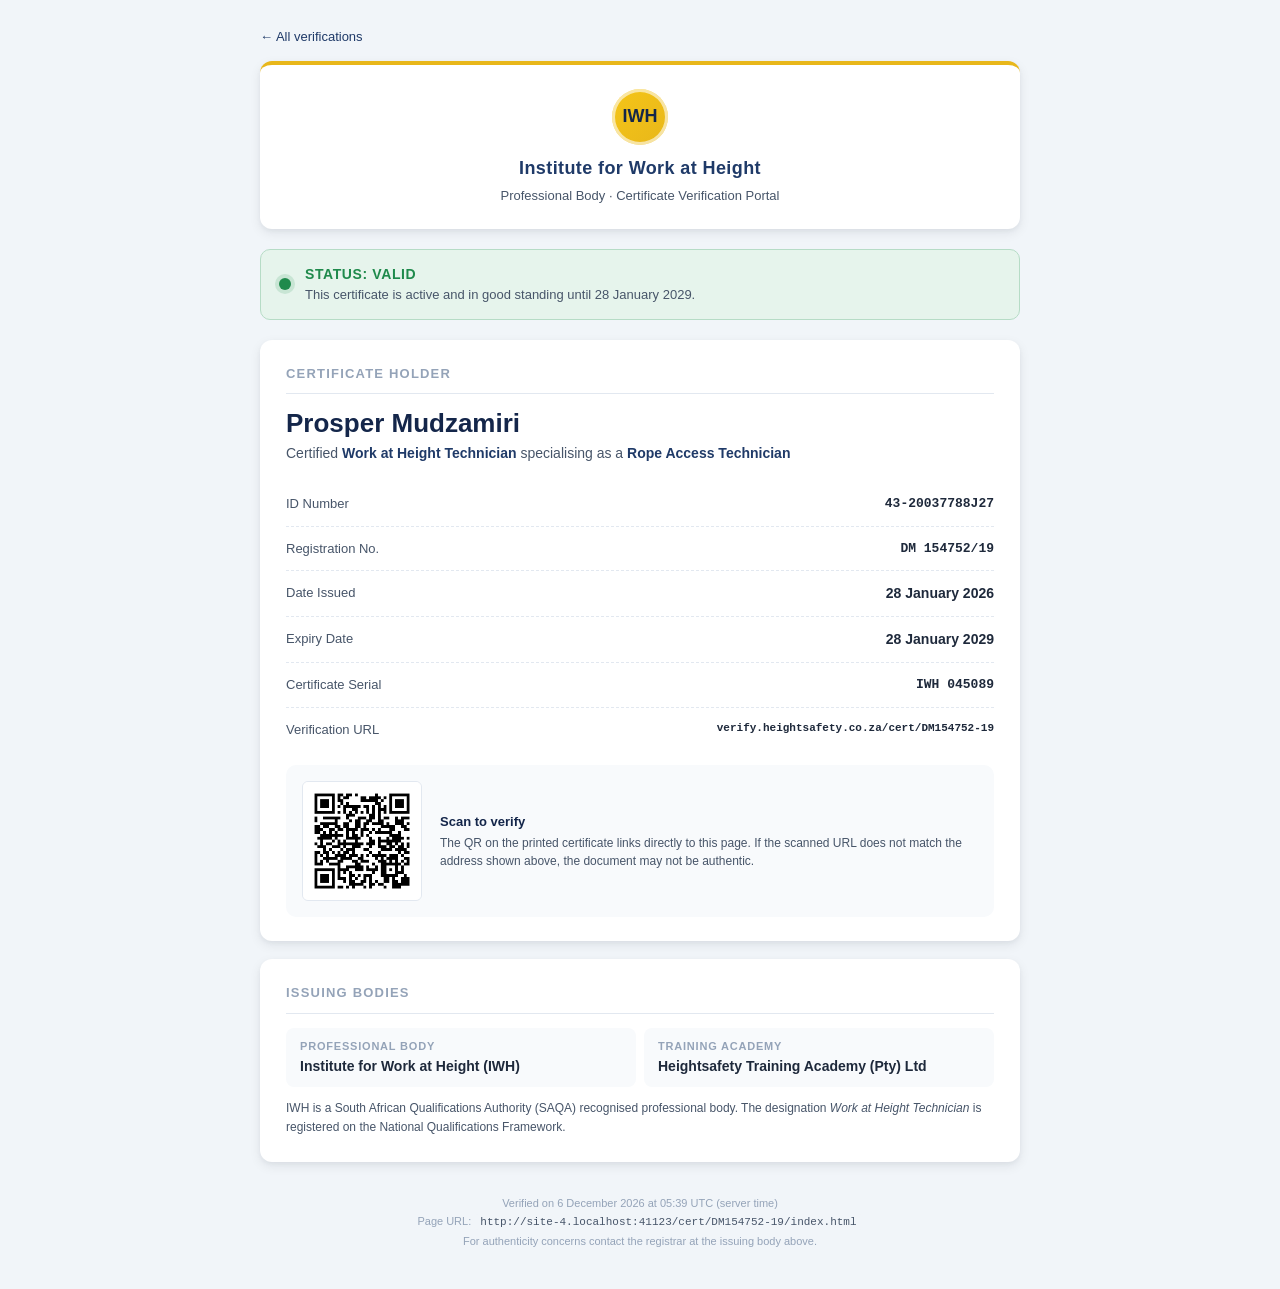
==== cert/DM154752-19/index.html @ 2af1a274 "first" ====
<!DOCTYPE html>
<html lang="en">
<head>
<meta charset="UTF-8">
<meta name="viewport" content="width=device-width, initial-scale=1.0">
<title>Certificate Verification &mdash; Prosper Mudzamiri</title>
<meta name="description" content="Official certificate verification for Prosper Mudzamiri, IWH Rope Access Technician.">
<style>
  *,*::before,*::after{box-sizing:border-box;margin:0;padding:0}
  :root{
    --navy:#1f3a68;
    --navy-dark:#14264a;
    --gold:#e8b71a;
    --gold-soft:#f5c518;
    --green:#1f8a4c;
    --green-bg:#e6f4ec;
    --gray-50:#f8fafc;
    --gray-100:#f1f5f9;
    --gray-200:#e2e8f0;
    --gray-400:#94a3b8;
    --gray-600:#475569;
    --gray-800:#1e293b;
    --shadow:0 4px 12px rgba(15,23,42,.08),0 2px 4px rgba(15,23,42,.04);
    --shadow-lg:0 12px 32px rgba(15,23,42,.12),0 4px 8px rgba(15,23,42,.06);
  }
  html{scroll-behavior:smooth}
  body{
    font-family:'Inter',-apple-system,BlinkMacSystemFont,'Segoe UI',Roboto,Helvetica,Arial,sans-serif;
    background:var(--gray-100);
    color:var(--gray-800);
    line-height:1.5;
    min-height:100vh;
    padding:24px 16px;
  }
  .wrap{max-width:760px;margin:0 auto}

  /* Header */
  .header{
    background:#fff;
    border-top:4px solid var(--gold);
    border-radius:12px;
    box-shadow:var(--shadow);
    padding:24px 28px;
    text-align:center;
    margin-bottom:20px;
  }
  .crest{
    width:56px;height:56px;
    margin:0 auto 10px;
    background:linear-gradient(135deg,var(--gold-soft),var(--gold));
    border-radius:50%;
    display:flex;align-items:center;justify-content:center;
    color:var(--navy-dark);font-weight:800;font-size:18px;
    box-shadow:inset 0 0 0 3px rgba(255,255,255,.6);
  }
  .header h1{
    font-size:18px;color:var(--navy);font-weight:700;letter-spacing:.4px;
  }
  .header p{
    color:var(--gray-600);font-size:13px;margin-top:4px;
  }

  /* Status banner */
  .status{
    background:var(--green-bg);
    border:1px solid #b6dcc6;
    border-radius:10px;
    padding:14px 18px;
    display:flex;align-items:center;gap:14px;
    margin-bottom:20px;
  }
  .status .dot{
    width:12px;height:12px;border-radius:50%;
    background:var(--green);
    box-shadow:0 0 0 4px rgba(31,138,76,.15);
    flex-shrink:0;
  }
  .status .label{font-weight:600;color:var(--green);font-size:14px;letter-spacing:.6px;text-transform:uppercase}
  .status .desc{color:var(--gray-600);font-size:13px}

  /* Main card */
  .card{
    background:#fff;
    border-radius:12px;
    box-shadow:var(--shadow);
    padding:24px 26px;
    margin-bottom:18px;
  }
  .card h2{
    font-size:13px;color:var(--gray-400);text-transform:uppercase;letter-spacing:1.2px;
    font-weight:600;margin-bottom:14px;
    border-bottom:1px solid var(--gray-200);padding-bottom:10px;
  }

  /* Holder name */
  .holder-name{
    font-size:26px;font-weight:700;color:var(--navy-dark);
    margin-bottom:4px;line-height:1.2;
  }
  .holder-role{
    color:var(--gray-600);font-size:14px;margin-bottom:18px;
  }
  .holder-role strong{color:var(--navy)}

  /* Detail rows */
  .grid{
    display:grid;grid-template-columns:1fr;gap:0;
  }
  .row{
    display:flex;justify-content:space-between;align-items:flex-start;
    padding:12px 0;border-bottom:1px dashed var(--gray-200);
    gap:14px;
  }
  .row:last-child{border-bottom:none}
  .row .k{
    color:var(--gray-600);font-size:13px;font-weight:500;
    flex-shrink:0;min-width:140px;
  }
  .row .v{
    color:var(--gray-800);font-weight:600;font-size:14px;
    text-align:right;word-break:break-word;
  }
  .row .v.mono{font-family:'SFMono-Regular',Consolas,'Liberation Mono',Menlo,monospace;font-size:13px}

  /* QR panel */
  .qr-panel{
    display:flex;align-items:center;gap:18px;
    background:var(--gray-50);
    border-radius:10px;padding:16px;
    margin-top:14px;
  }
  .qr-panel img{
    width:120px;height:120px;border:1px solid var(--gray-200);border-radius:6px;background:#fff;
  }
  .qr-panel .qr-text{font-size:12px;color:var(--gray-600);line-height:1.5}
  .qr-panel .qr-text strong{display:block;color:var(--navy-dark);font-size:13px;margin-bottom:2px}

  /* Issuer row */
  .issuer{
    display:flex;flex-direction:column;gap:8px;
  }
  .issuer .item{
    background:var(--gray-50);border-radius:8px;padding:10px 14px;
  }
  .issuer .item .k{font-size:11px;color:var(--gray-400);text-transform:uppercase;letter-spacing:.8px;font-weight:600}
  .issuer .item .v{font-size:14px;color:var(--gray-800);font-weight:600;margin-top:2px}

  /* Footer */
  .meta{
    text-align:center;color:var(--gray-400);font-size:11px;
    padding:14px;line-height:1.7;
  }
  .meta code{
    background:var(--gray-100);padding:2px 6px;border-radius:4px;
    font-size:11px;color:var(--gray-600);
  }
  .meta a{color:var(--navy);text-decoration:none}
  .meta a:hover{text-decoration:underline}

  /* Back link */
  .back{
    display:inline-flex;align-items:center;gap:6px;
    color:var(--navy);font-size:13px;font-weight:500;
    text-decoration:none;margin-bottom:14px;
  }
  .back:hover{text-decoration:underline}

  @media(min-width:560px){
    .row .k{min-width:160px}
    .issuer{flex-direction:row}
    .issuer .item{flex:1}
  }
</style>
</head>
<body>
<div class="wrap">

  <a class="back" href="../../index.html">&larr; All verifications</a>

  <div class="header">
    <div class="crest">IWH</div>
    <h1>Institute for Work at Height</h1>
    <p>Professional Body &middot; Certificate Verification Portal</p>
  </div>

  <div class="status">
    <span class="dot"></span>
    <div>
      <div class="label">Status: Valid</div>
      <div class="desc">This certificate is active and in good standing until 28 January 2029.</div>
    </div>
  </div>

  <div class="card">
    <h2>Certificate Holder</h2>
    <div class="holder-name">Prosper Mudzamiri</div>
    <div class="holder-role">Certified <strong>Work at Height Technician</strong> specialising as a <strong>Rope Access Technician</strong></div>

    <div class="grid">
      <div class="row">
        <span class="k">ID Number</span>
        <span class="v mono">43-20037788J27</span>
      </div>
      <div class="row">
        <span class="k">Registration No.</span>
        <span class="v mono">DM 154752/19</span>
      </div>
      <div class="row">
        <span class="k">Date Issued</span>
        <span class="v">28 January 2026</span>
      </div>
      <div class="row">
        <span class="k">Expiry Date</span>
        <span class="v">28 January 2029</span>
      </div>
      <div class="row">
        <span class="k">Certificate Serial</span>
        <span class="v mono">IWH 045089</span>
      </div>
      <div class="row">
        <span class="k">Verification URL</span>
        <span class="v mono" style="font-size:11px">verify.heightsafety.co.za/cert/DM154752-19</span>
      </div>
    </div>

    <div class="qr-panel">
      <img src="../../assets/qr_prosper.png" alt="QR code linking back to this verification page">
      <div class="qr-text">
        <strong>Scan to verify</strong>
        The QR on the printed certificate links directly to this page. If the scanned URL does not match the address shown above, the document may not be authentic.
      </div>
    </div>
  </div>

  <div class="card">
    <h2>Issuing Bodies</h2>
    <div class="issuer">
      <div class="item">
        <div class="k">Professional Body</div>
        <div class="v">Institute for Work at Height (IWH)</div>
      </div>
      <div class="item">
        <div class="k">Training Academy</div>
        <div class="v">Heightsafety Training Academy (Pty) Ltd</div>
      </div>
    </div>
    <p style="font-size:12px;color:var(--gray-600);margin-top:12px;line-height:1.6">
      IWH is a South African Qualifications Authority (SAQA) recognised professional body. The designation <em>Work at Height Technician</em> is registered on the National Qualifications Framework.
    </p>
  </div>

  <div class="meta">
    Verified on <span id="ts">&mdash;</span><br>
    Page URL: <code id="url">&mdash;</code><br>
    For authenticity concerns contact the registrar at the issuing body above.
  </div>

</div>

<script>
  (function(){
    var ts = document.getElementById('ts');
    var url = document.getElementById('url');
    if (ts) {
      var d = new Date();
      var s = d.toLocaleString('en-GB',{year:'numeric',month:'long',day:'numeric',hour:'2-digit',minute:'2-digit',timeZoneName:'short'});
      ts.textContent = s + ' (server time)';
    }
    if (url) {
      url.textContent = window.location.href;
    }
  })();
</script>
</body>
</html>
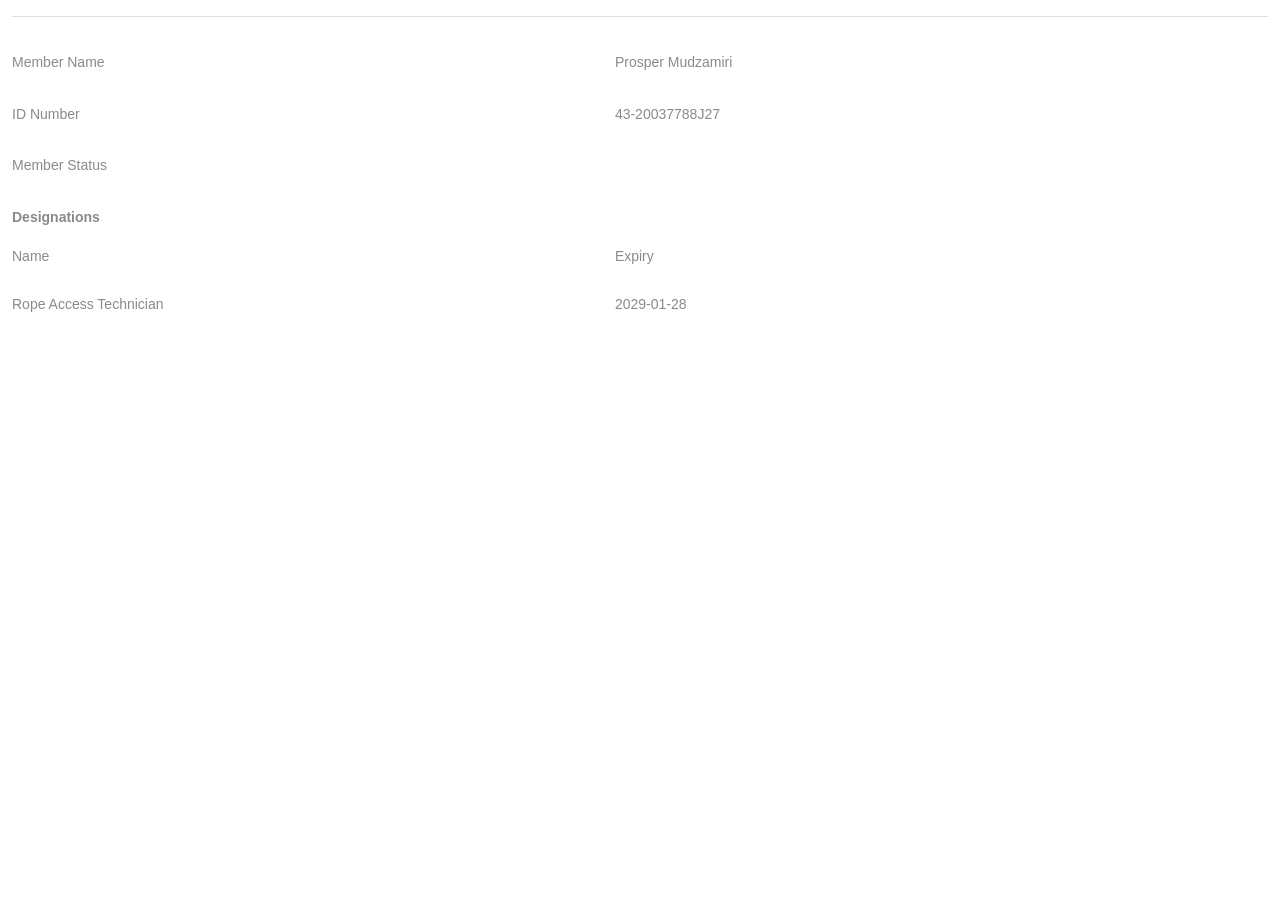
==== commit 5489623b: "second" ====
--- a/cert/DM154752-19/index.html
+++ b/cert/DM154752-19/index.html
@@ -3,273 +3,94 @@
 <head>
 <meta charset="UTF-8">
 <meta name="viewport" content="width=device-width, initial-scale=1.0">
-<title>Certificate Verification &mdash; Prosper Mudzamiri</title>
-<meta name="description" content="Official certificate verification for Prosper Mudzamiri, IWH Rope Access Technician.">
+<title>Member Verification</title>
 <style>
   *,*::before,*::after{box-sizing:border-box;margin:0;padding:0}
-  :root{
-    --navy:#1f3a68;
-    --navy-dark:#14264a;
-    --gold:#e8b71a;
-    --gold-soft:#f5c518;
-    --green:#1f8a4c;
-    --green-bg:#e6f4ec;
-    --gray-50:#f8fafc;
-    --gray-100:#f1f5f9;
-    --gray-200:#e2e8f0;
-    --gray-400:#94a3b8;
-    --gray-600:#475569;
-    --gray-800:#1e293b;
-    --shadow:0 4px 12px rgba(15,23,42,.08),0 2px 4px rgba(15,23,42,.04);
-    --shadow-lg:0 12px 32px rgba(15,23,42,.12),0 4px 8px rgba(15,23,42,.06);
+  html,body{
+    background:#FFFFFF;
+    color:#8A8A8A;
+    font-family:Roboto,Arial,system-ui,-apple-system,sans-serif;
+    font-weight:400;
+    font-size:14px;
+    line-height:1.4;
+    -webkit-font-smoothing:antialiased;
   }
-  html{scroll-behavior:smooth}
-  body{
-    font-family:'Inter',-apple-system,BlinkMacSystemFont,'Segoe UI',Roboto,Helvetica,Arial,sans-serif;
-    background:var(--gray-100);
-    color:var(--gray-800);
-    line-height:1.5;
-    min-height:100vh;
-    padding:24px 16px;
+  body{padding:16px 12px;}
+  .top-rule{
+    border-top:1px solid #E0E0E0;
+    margin-bottom:36px;
   }
-  .wrap{max-width:760px;margin:0 auto}
-
-  /* Header */
-  .header{
-    background:#fff;
-    border-top:4px solid var(--gold);
-    border-radius:12px;
-    box-shadow:var(--shadow);
-    padding:24px 28px;
-    text-align:center;
+  .row{
+    display:flex;
+    align-items:flex-start;
+    margin-bottom:32px;
+  }
+  .row .label{
+    width:48%;
+    color:#8A8A8A;
+    font-weight:400;
+  }
+  .row .value{
+    width:52%;
+    color:#8A8A8A;
+    font-weight:400;
+  }
+  .section-header{
+    font-weight:700;
+    color:#8A8A8A;
+    margin-top:8px;
     margin-bottom:20px;
   }
-  .crest{
-    width:56px;height:56px;
-    margin:0 auto 10px;
-    background:linear-gradient(135deg,var(--gold-soft),var(--gold));
-    border-radius:50%;
-    display:flex;align-items:center;justify-content:center;
-    color:var(--navy-dark);font-weight:800;font-size:18px;
-    box-shadow:inset 0 0 0 3px rgba(255,255,255,.6);
+  .sub-table{
+    display:flex;
+    margin-top:4px;
   }
-  .header h1{
-    font-size:18px;color:var(--navy);font-weight:700;letter-spacing:.4px;
+  .sub-table .col{
+    width:52%;
   }
-  .header p{
-    color:var(--gray-600);font-size:13px;margin-top:4px;
+  .sub-table .col:first-child{
+    width:48%;
   }
-
-  /* Status banner */
-  .status{
-    background:var(--green-bg);
-    border:1px solid #b6dcc6;
-    border-radius:10px;
-    padding:14px 18px;
-    display:flex;align-items:center;gap:14px;
-    margin-bottom:20px;
+  .sub-header{
+    color:#8A8A8A;
+    font-weight:400;
+    margin-bottom:28px;
   }
-  .status .dot{
-    width:12px;height:12px;border-radius:50%;
-    background:var(--green);
-    box-shadow:0 0 0 4px rgba(31,138,76,.15);
-    flex-shrink:0;
-  }
-  .status .label{font-weight:600;color:var(--green);font-size:14px;letter-spacing:.6px;text-transform:uppercase}
-  .status .desc{color:var(--gray-600);font-size:13px}
-
-  /* Main card */
-  .card{
-    background:#fff;
-    border-radius:12px;
-    box-shadow:var(--shadow);
-    padding:24px 26px;
-    margin-bottom:18px;
-  }
-  .card h2{
-    font-size:13px;color:var(--gray-400);text-transform:uppercase;letter-spacing:1.2px;
-    font-weight:600;margin-bottom:14px;
-    border-bottom:1px solid var(--gray-200);padding-bottom:10px;
-  }
-
-  /* Holder name */
-  .holder-name{
-    font-size:26px;font-weight:700;color:var(--navy-dark);
-    margin-bottom:4px;line-height:1.2;
-  }
-  .holder-role{
-    color:var(--gray-600);font-size:14px;margin-bottom:18px;
-  }
-  .holder-role strong{color:var(--navy)}
-
-  /* Detail rows */
-  .grid{
-    display:grid;grid-template-columns:1fr;gap:0;
-  }
-  .row{
-    display:flex;justify-content:space-between;align-items:flex-start;
-    padding:12px 0;border-bottom:1px dashed var(--gray-200);
-    gap:14px;
-  }
-  .row:last-child{border-bottom:none}
-  .row .k{
-    color:var(--gray-600);font-size:13px;font-weight:500;
-    flex-shrink:0;min-width:140px;
-  }
-  .row .v{
-    color:var(--gray-800);font-weight:600;font-size:14px;
-    text-align:right;word-break:break-word;
-  }
-  .row .v.mono{font-family:'SFMono-Regular',Consolas,'Liberation Mono',Menlo,monospace;font-size:13px}
-
-  /* QR panel */
-  .qr-panel{
-    display:flex;align-items:center;gap:18px;
-    background:var(--gray-50);
-    border-radius:10px;padding:16px;
-    margin-top:14px;
-  }
-  .qr-panel img{
-    width:120px;height:120px;border:1px solid var(--gray-200);border-radius:6px;background:#fff;
-  }
-  .qr-panel .qr-text{font-size:12px;color:var(--gray-600);line-height:1.5}
-  .qr-panel .qr-text strong{display:block;color:var(--navy-dark);font-size:13px;margin-bottom:2px}
-
-  /* Issuer row */
-  .issuer{
-    display:flex;flex-direction:column;gap:8px;
-  }
-  .issuer .item{
-    background:var(--gray-50);border-radius:8px;padding:10px 14px;
-  }
-  .issuer .item .k{font-size:11px;color:var(--gray-400);text-transform:uppercase;letter-spacing:.8px;font-weight:600}
-  .issuer .item .v{font-size:14px;color:var(--gray-800);font-weight:600;margin-top:2px}
-
-  /* Footer */
-  .meta{
-    text-align:center;color:var(--gray-400);font-size:11px;
-    padding:14px;line-height:1.7;
-  }
-  .meta code{
-    background:var(--gray-100);padding:2px 6px;border-radius:4px;
-    font-size:11px;color:var(--gray-600);
-  }
-  .meta a{color:var(--navy);text-decoration:none}
-  .meta a:hover{text-decoration:underline}
-
-  /* Back link */
-  .back{
-    display:inline-flex;align-items:center;gap:6px;
-    color:var(--navy);font-size:13px;font-weight:500;
-    text-decoration:none;margin-bottom:14px;
-  }
-  .back:hover{text-decoration:underline}
-
-  @media(min-width:560px){
-    .row .k{min-width:160px}
-    .issuer{flex-direction:row}
-    .issuer .item{flex:1}
+  .sub-value{
+    color:#8A8A8A;
+    font-weight:400;
   }
 </style>
 </head>
 <body>
-<div class="wrap">
+  <div class="top-rule"></div>
 
-  <a class="back" href="../../index.html">&larr; All verifications</a>
-
-  <div class="header">
-    <div class="crest">IWH</div>
-    <h1>Institute for Work at Height</h1>
-    <p>Professional Body &middot; Certificate Verification Portal</p>
+  <div class="row">
+    <div class="label">Member Name</div>
+    <div class="value">Prosper Mudzamiri</div>
   </div>
 
-  <div class="status">
-    <span class="dot"></span>
-    <div>
-      <div class="label">Status: Valid</div>
-      <div class="desc">This certificate is active and in good standing until 28 January 2029.</div>
+  <div class="row">
+    <div class="label">ID Number</div>
+    <div class="value">43-20037788J27</div>
+  </div>
+
+  <div class="row">
+    <div class="label">Member Status</div>
+    <div class="value"></div>
+  </div>
+
+  <div class="section-header">Designations</div>
+
+  <div class="sub-table">
+    <div class="col">
+      <div class="sub-header">Name</div>
+      <div class="sub-value">Rope Access Technician</div>
+    </div>
+    <div class="col">
+      <div class="sub-header">Expiry</div>
+      <div class="sub-value">2029-01-28</div>
     </div>
   </div>
-
-  <div class="card">
-    <h2>Certificate Holder</h2>
-    <div class="holder-name">Prosper Mudzamiri</div>
-    <div class="holder-role">Certified <strong>Work at Height Technician</strong> specialising as a <strong>Rope Access Technician</strong></div>
-
-    <div class="grid">
-      <div class="row">
-        <span class="k">ID Number</span>
-        <span class="v mono">43-20037788J27</span>
-      </div>
-      <div class="row">
-        <span class="k">Registration No.</span>
-        <span class="v mono">DM 154752/19</span>
-      </div>
-      <div class="row">
-        <span class="k">Date Issued</span>
-        <span class="v">28 January 2026</span>
-      </div>
-      <div class="row">
-        <span class="k">Expiry Date</span>
-        <span class="v">28 January 2029</span>
-      </div>
-      <div class="row">
-        <span class="k">Certificate Serial</span>
-        <span class="v mono">IWH 045089</span>
-      </div>
-      <div class="row">
-        <span class="k">Verification URL</span>
-        <span class="v mono" style="font-size:11px">verify.heightsafety.co.za/cert/DM154752-19</span>
-      </div>
-    </div>
-
-    <div class="qr-panel">
-      <img src="../../assets/qr_prosper.png" alt="QR code linking back to this verification page">
-      <div class="qr-text">
-        <strong>Scan to verify</strong>
-        The QR on the printed certificate links directly to this page. If the scanned URL does not match the address shown above, the document may not be authentic.
-      </div>
-    </div>
-  </div>
-
-  <div class="card">
-    <h2>Issuing Bodies</h2>
-    <div class="issuer">
-      <div class="item">
-        <div class="k">Professional Body</div>
-        <div class="v">Institute for Work at Height (IWH)</div>
-      </div>
-      <div class="item">
-        <div class="k">Training Academy</div>
-        <div class="v">Heightsafety Training Academy (Pty) Ltd</div>
-      </div>
-    </div>
-    <p style="font-size:12px;color:var(--gray-600);margin-top:12px;line-height:1.6">
-      IWH is a South African Qualifications Authority (SAQA) recognised professional body. The designation <em>Work at Height Technician</em> is registered on the National Qualifications Framework.
-    </p>
-  </div>
-
-  <div class="meta">
-    Verified on <span id="ts">&mdash;</span><br>
-    Page URL: <code id="url">&mdash;</code><br>
-    For authenticity concerns contact the registrar at the issuing body above.
-  </div>
-
-</div>
-
-<script>
-  (function(){
-    var ts = document.getElementById('ts');
-    var url = document.getElementById('url');
-    if (ts) {
-      var d = new Date();
-      var s = d.toLocaleString('en-GB',{year:'numeric',month:'long',day:'numeric',hour:'2-digit',minute:'2-digit',timeZoneName:'short'});
-      ts.textContent = s + ' (server time)';
-    }
-    if (url) {
-      url.textContent = window.location.href;
-    }
-  })();
-</script>
 </body>
 </html>
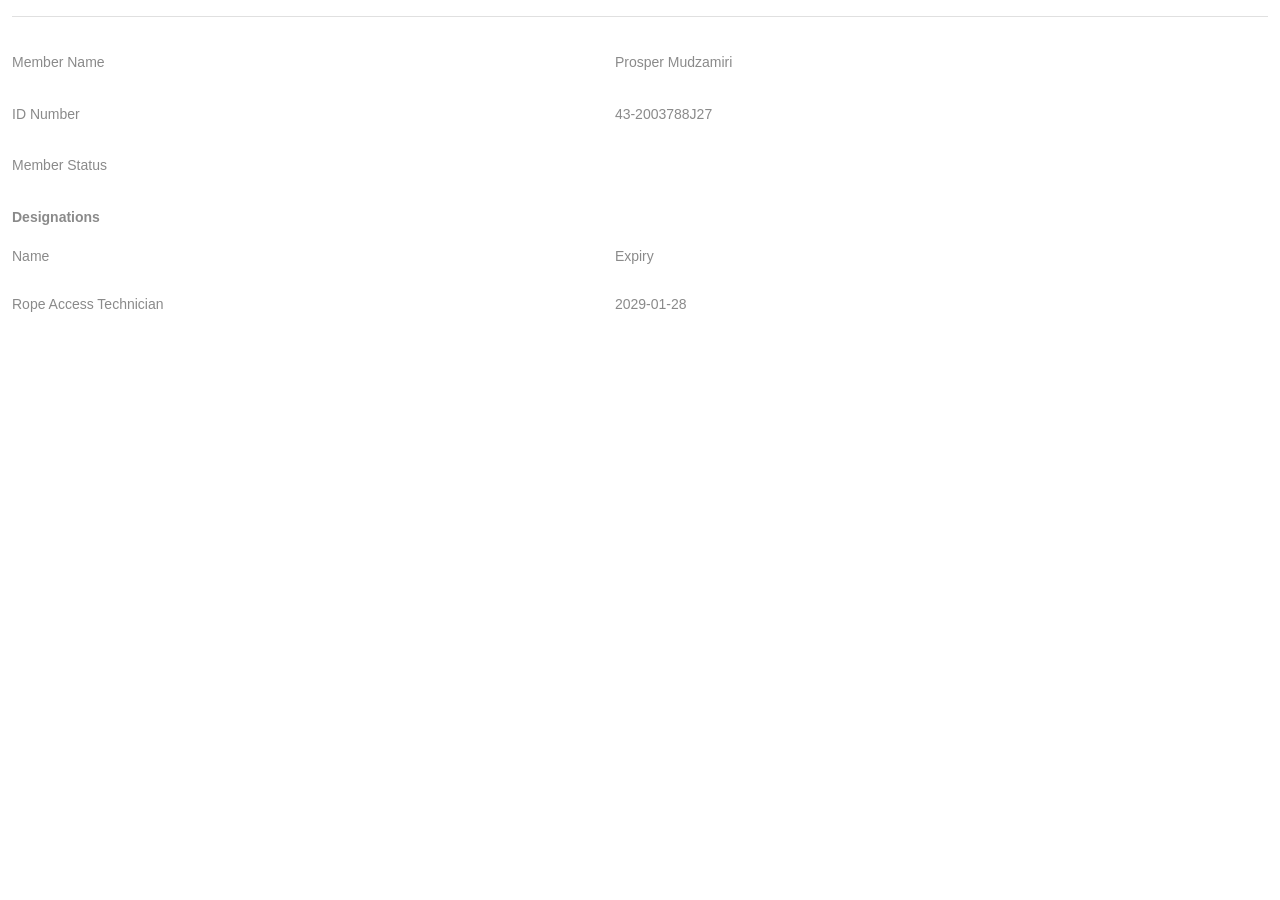
==== commit 0f371792: "id" ====
--- a/cert/DM154752-19/index.html
+++ b/cert/DM154752-19/index.html
@@ -72,7 +72,7 @@
 
   <div class="row">
     <div class="label">ID Number</div>
-    <div class="value">43-20037788J27</div>
+    <div class="value">43-2003788J27</div>
   </div>
 
   <div class="row">
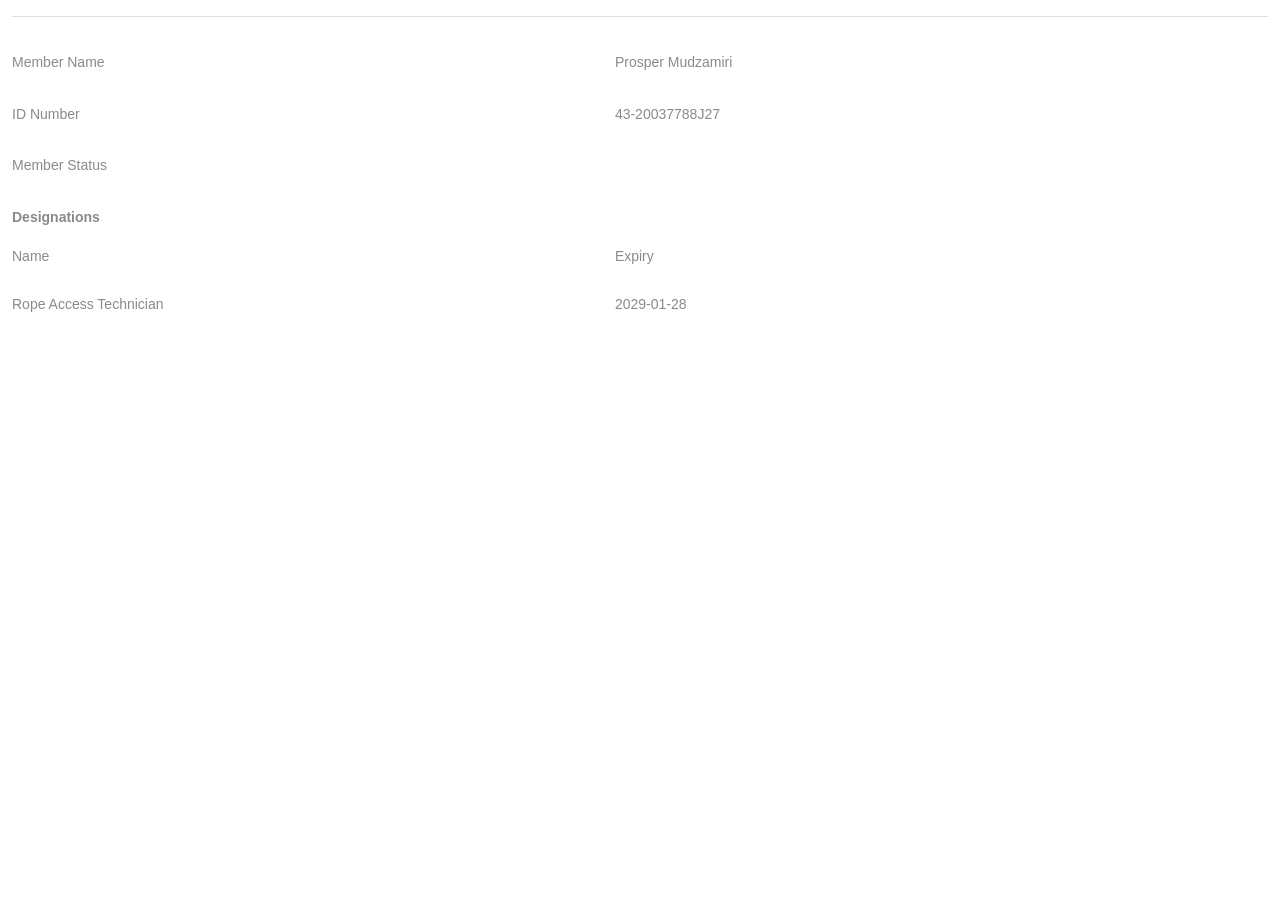
==== commit 38457d13: "ui" ====
--- a/cert/DM154752-19/index.html
+++ b/cert/DM154752-19/index.html
@@ -34,6 +34,13 @@
     width:52%;
     color:#8A8A8A;
     font-weight:400;
+  }
+  .row .value a{
+    color:#8A8A8A;
+    text-decoration:none;
+  }
+  .row .value a:hover{
+    text-decoration:underline;
   }
   .section-header{
     font-weight:700;
@@ -72,7 +79,7 @@
 
   <div class="row">
     <div class="label">ID Number</div>
-    <div class="value">43-2003788J27</div>
+    <div class="value">43-20037788J27</div>
   </div>
 
   <div class="row">
